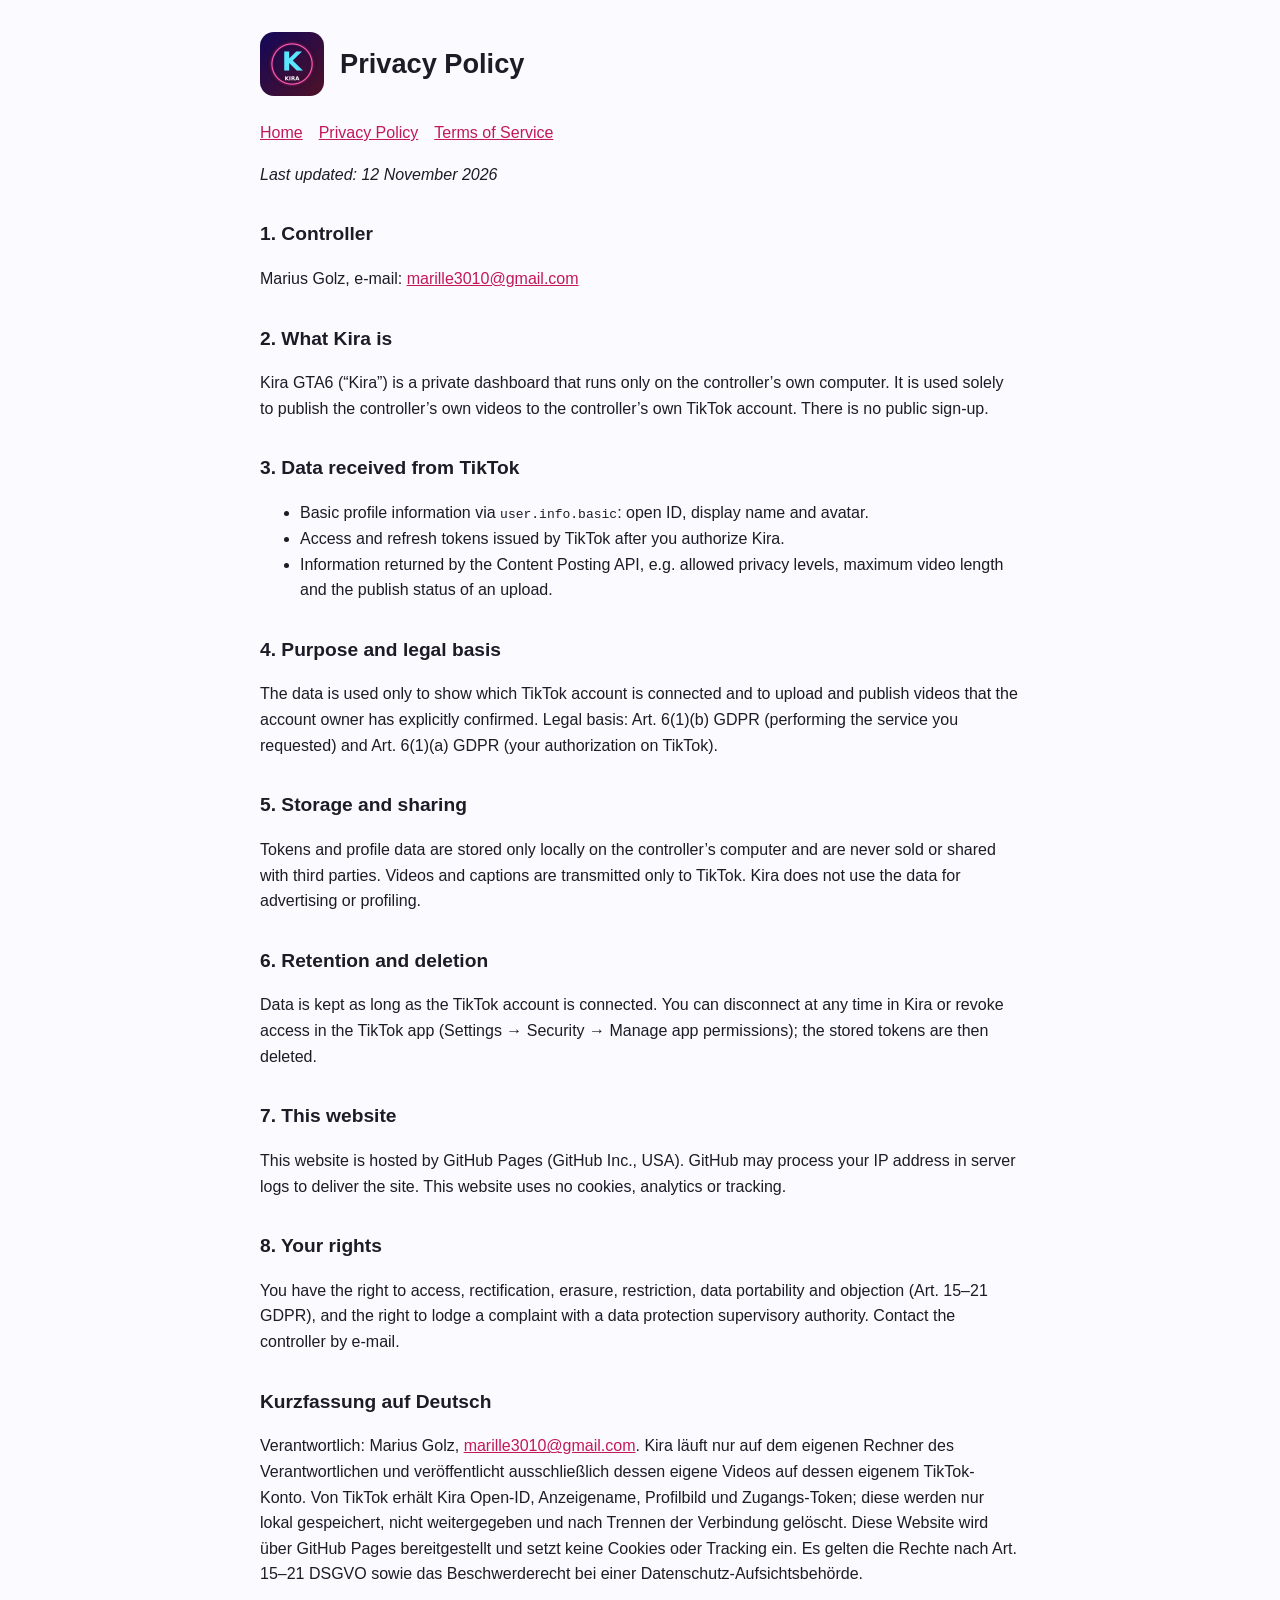
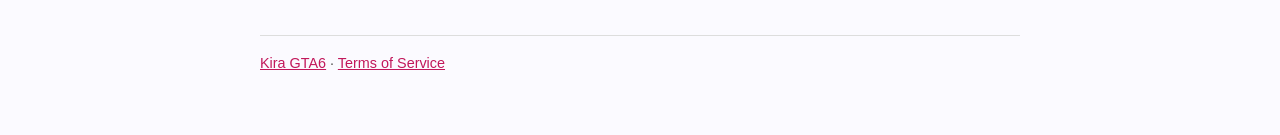
==== privacy.html @ 09895102 "Website, Datenschutz, Nutzungsbedingungen, TikTok-Bestätigung" ====
<!DOCTYPE html>
<html lang="en"><head><meta charset="utf-8"><meta name="viewport" content="width=device-width,initial-scale=1">
<title>Privacy Policy – Kira GTA6</title><link rel="icon" href="kira-gta6-icon.png"><link rel="stylesheet" href="style.css"></head>
<body>
<header><img src="kira-gta6-icon.png" alt="Kira icon"><h1>Privacy Policy</h1></header>
<nav><a href="index.html">Home</a><a href="privacy.html">Privacy Policy</a><a href="terms.html">Terms of Service</a></nav>
<p><em>Last updated: 12 November 2026</em></p>

<h2>1. Controller</h2>
<p>Marius Golz, e-mail: <a href="mailto:marille3010@gmail.com">marille3010@gmail.com</a></p>

<h2>2. What Kira is</h2>
<p>Kira GTA6 (“Kira”) is a private dashboard that runs only on the controller’s own computer. It is used solely to publish
the controller’s own videos to the controller’s own TikTok account. There is no public sign-up.</p>

<h2>3. Data received from TikTok</h2>
<ul>
<li>Basic profile information via <code>user.info.basic</code>: open ID, display name and avatar.</li>
<li>Access and refresh tokens issued by TikTok after you authorize Kira.</li>
<li>Information returned by the Content Posting API, e.g. allowed privacy levels, maximum video length and the publish status of an upload.</li>
</ul>

<h2>4. Purpose and legal basis</h2>
<p>The data is used only to show which TikTok account is connected and to upload and publish videos that the account
owner has explicitly confirmed. Legal basis: Art. 6(1)(b) GDPR (performing the service you requested) and
Art. 6(1)(a) GDPR (your authorization on TikTok).</p>

<h2>5. Storage and sharing</h2>
<p>Tokens and profile data are stored only locally on the controller’s computer and are never sold or shared with third
parties. Videos and captions are transmitted only to TikTok. Kira does not use the data for advertising or profiling.</p>

<h2>6. Retention and deletion</h2>
<p>Data is kept as long as the TikTok account is connected. You can disconnect at any time in Kira or revoke access in
the TikTok app (Settings → Security → Manage app permissions); the stored tokens are then deleted.</p>

<h2>7. This website</h2>
<p>This website is hosted by GitHub Pages (GitHub Inc., USA). GitHub may process your IP address in server logs to deliver
the site. This website uses no cookies, analytics or tracking.</p>

<h2>8. Your rights</h2>
<p>You have the right to access, rectification, erasure, restriction, data portability and objection (Art. 15–21 GDPR),
and the right to lodge a complaint with a data protection supervisory authority. Contact the controller by e-mail.</p>

<h2>Kurzfassung auf Deutsch</h2>
<p>Verantwortlich: Marius Golz, <a href="mailto:marille3010@gmail.com">marille3010@gmail.com</a>. Kira läuft nur auf dem
eigenen Rechner des Verantwortlichen und veröffentlicht ausschließlich dessen eigene Videos auf dessen eigenem
TikTok-Konto. Von TikTok erhält Kira Open-ID, Anzeigename, Profilbild und Zugangs-Token; diese werden nur lokal
gespeichert, nicht weitergegeben und nach Trennen der Verbindung gelöscht. Diese Website wird über GitHub Pages
bereitgestellt und setzt keine Cookies oder Tracking ein. Es gelten die Rechte nach Art. 15–21 DSGVO sowie das
Beschwerderecht bei einer Datenschutz-Aufsichtsbehörde.</p>
<footer><a href="index.html">Kira GTA6</a> · <a href="terms.html">Terms of Service</a></footer>
</body></html>
---- style.css ----
body{font-family:-apple-system,BlinkMacSystemFont,"Segoe UI",Roboto,Arial,sans-serif;max-width:760px;margin:0 auto;padding:32px 20px 60px;line-height:1.6;color:#1d1b26;background:#fbfaff}
header{display:flex;align-items:center;gap:16px;margin-bottom:24px}header img{width:64px;height:64px;border-radius:14px}
h1{font-size:1.7rem;margin:0}h2{font-size:1.2rem;margin-top:2rem}a{color:#c2185b}
nav a{margin-right:16px}footer{margin-top:48px;font-size:.9rem;color:#555;border-top:1px solid #ddd;padding-top:16px}
.note{background:#f1ecff;padding:12px 16px;border-radius:10px}
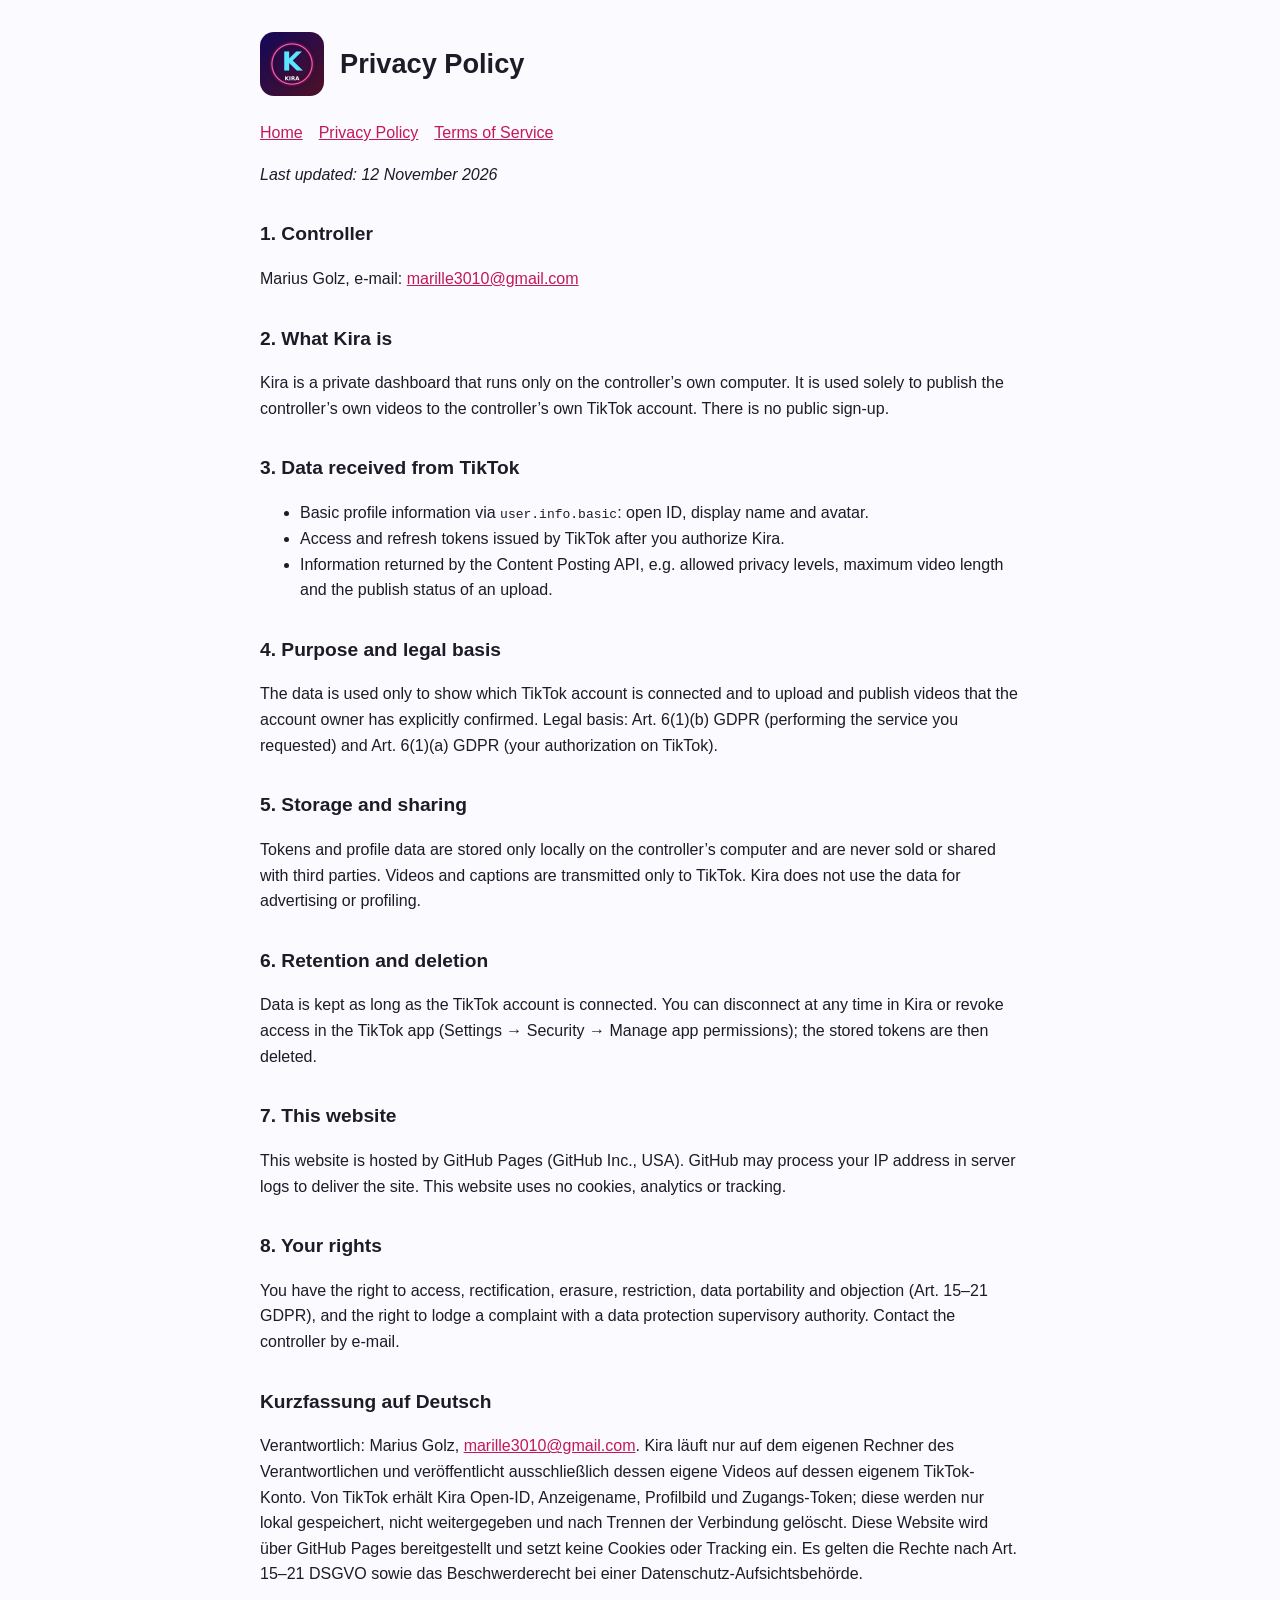
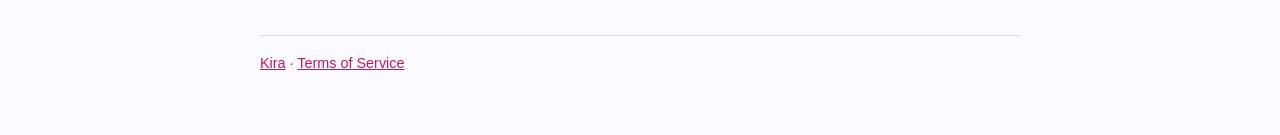
==== commit cad49ae0: "App heißt jetzt Kira" ====
--- a/privacy.html
+++ b/privacy.html
@@ -1,6 +1,6 @@
 <!DOCTYPE html>
 <html lang="en"><head><meta charset="utf-8"><meta name="viewport" content="width=device-width,initial-scale=1">
-<title>Privacy Policy – Kira GTA6</title><link rel="icon" href="kira-gta6-icon.png"><link rel="stylesheet" href="style.css"></head>
+<title>Privacy Policy – Kira</title><link rel="icon" href="kira-gta6-icon.png"><link rel="stylesheet" href="style.css"></head>
 <body>
 <header><img src="kira-gta6-icon.png" alt="Kira icon"><h1>Privacy Policy</h1></header>
 <nav><a href="index.html">Home</a><a href="privacy.html">Privacy Policy</a><a href="terms.html">Terms of Service</a></nav>
@@ -10,7 +10,7 @@
 <p>Marius Golz, e-mail: <a href="mailto:marille3010@gmail.com">marille3010@gmail.com</a></p>
 
 <h2>2. What Kira is</h2>
-<p>Kira GTA6 (“Kira”) is a private dashboard that runs only on the controller’s own computer. It is used solely to publish
+<p>Kira is a private dashboard that runs only on the controller’s own computer. It is used solely to publish
 the controller’s own videos to the controller’s own TikTok account. There is no public sign-up.</p>
 
 <h2>3. Data received from TikTok</h2>
@@ -48,5 +48,5 @@
 gespeichert, nicht weitergegeben und nach Trennen der Verbindung gelöscht. Diese Website wird über GitHub Pages
 bereitgestellt und setzt keine Cookies oder Tracking ein. Es gelten die Rechte nach Art. 15–21 DSGVO sowie das
 Beschwerderecht bei einer Datenschutz-Aufsichtsbehörde.</p>
-<footer><a href="index.html">Kira GTA6</a> · <a href="terms.html">Terms of Service</a></footer>
+<footer><a href="index.html">Kira</a> · <a href="terms.html">Terms of Service</a></footer>
 </body></html>
